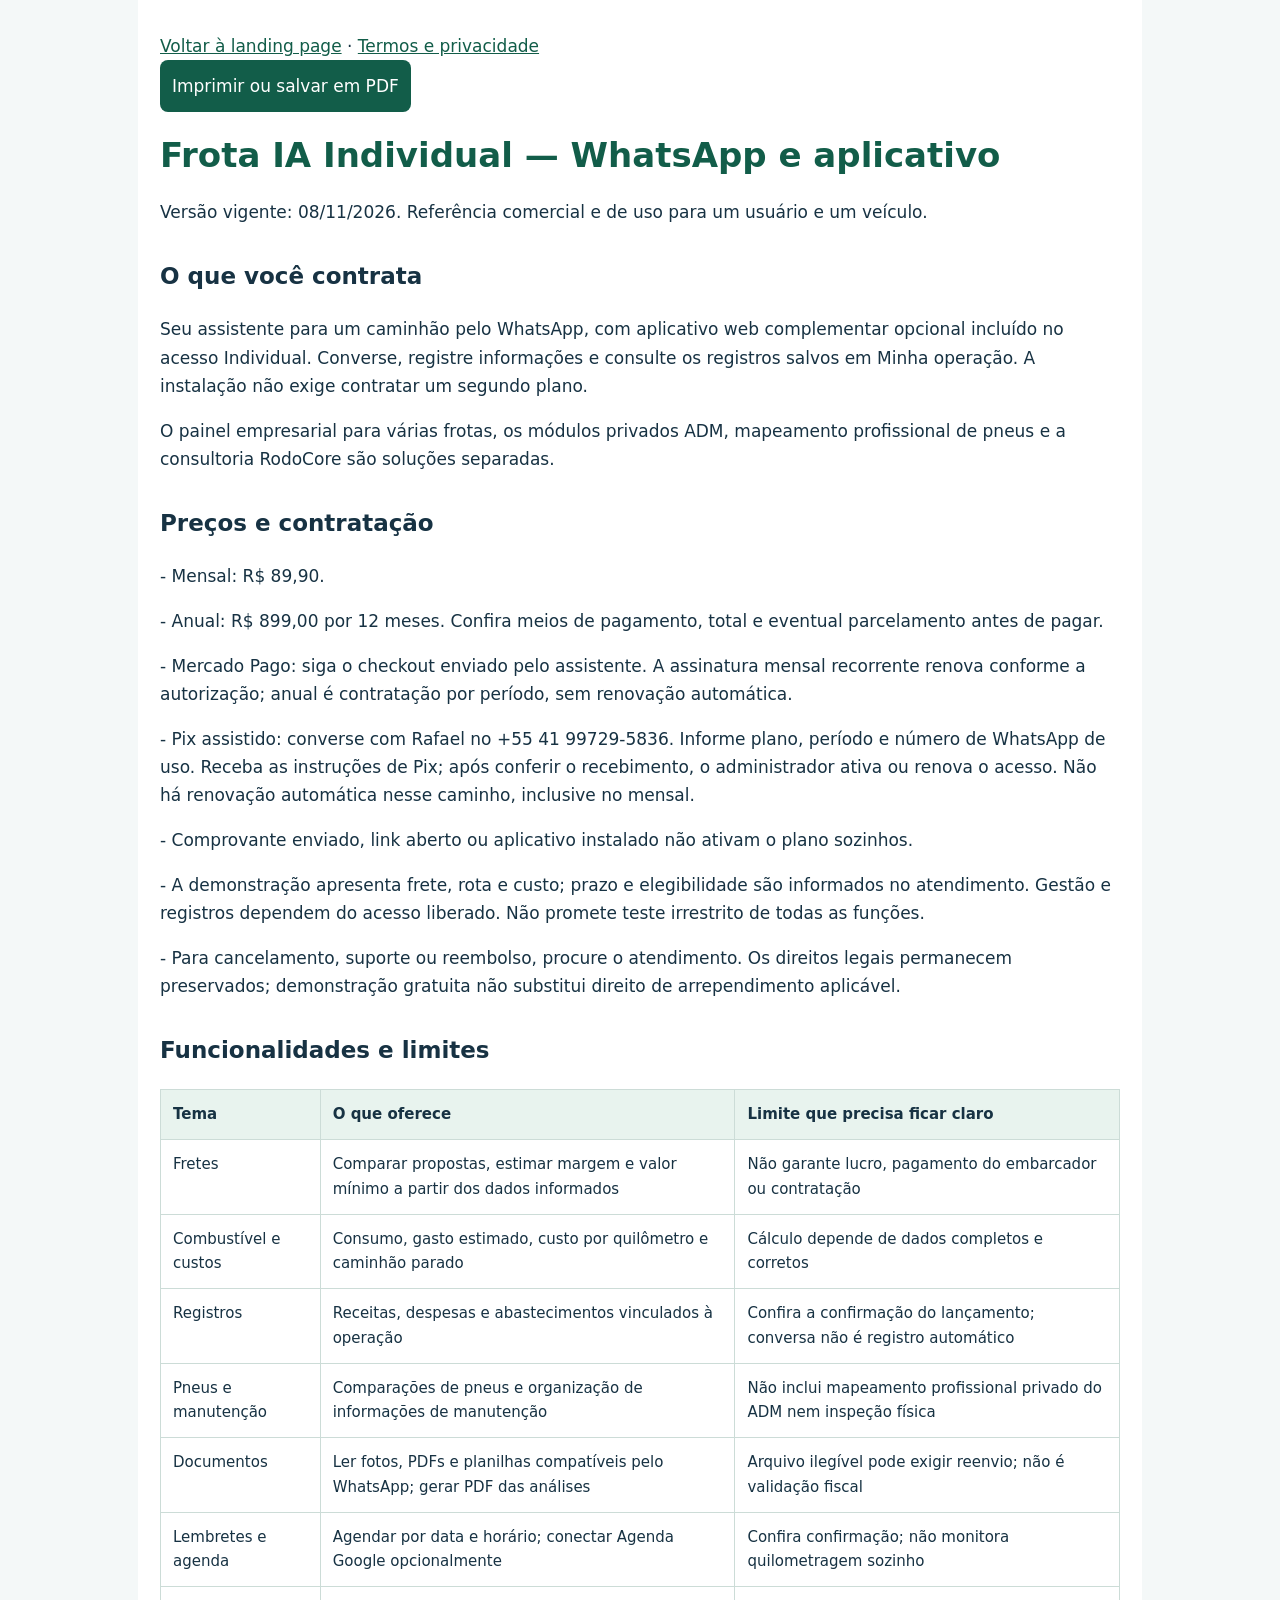
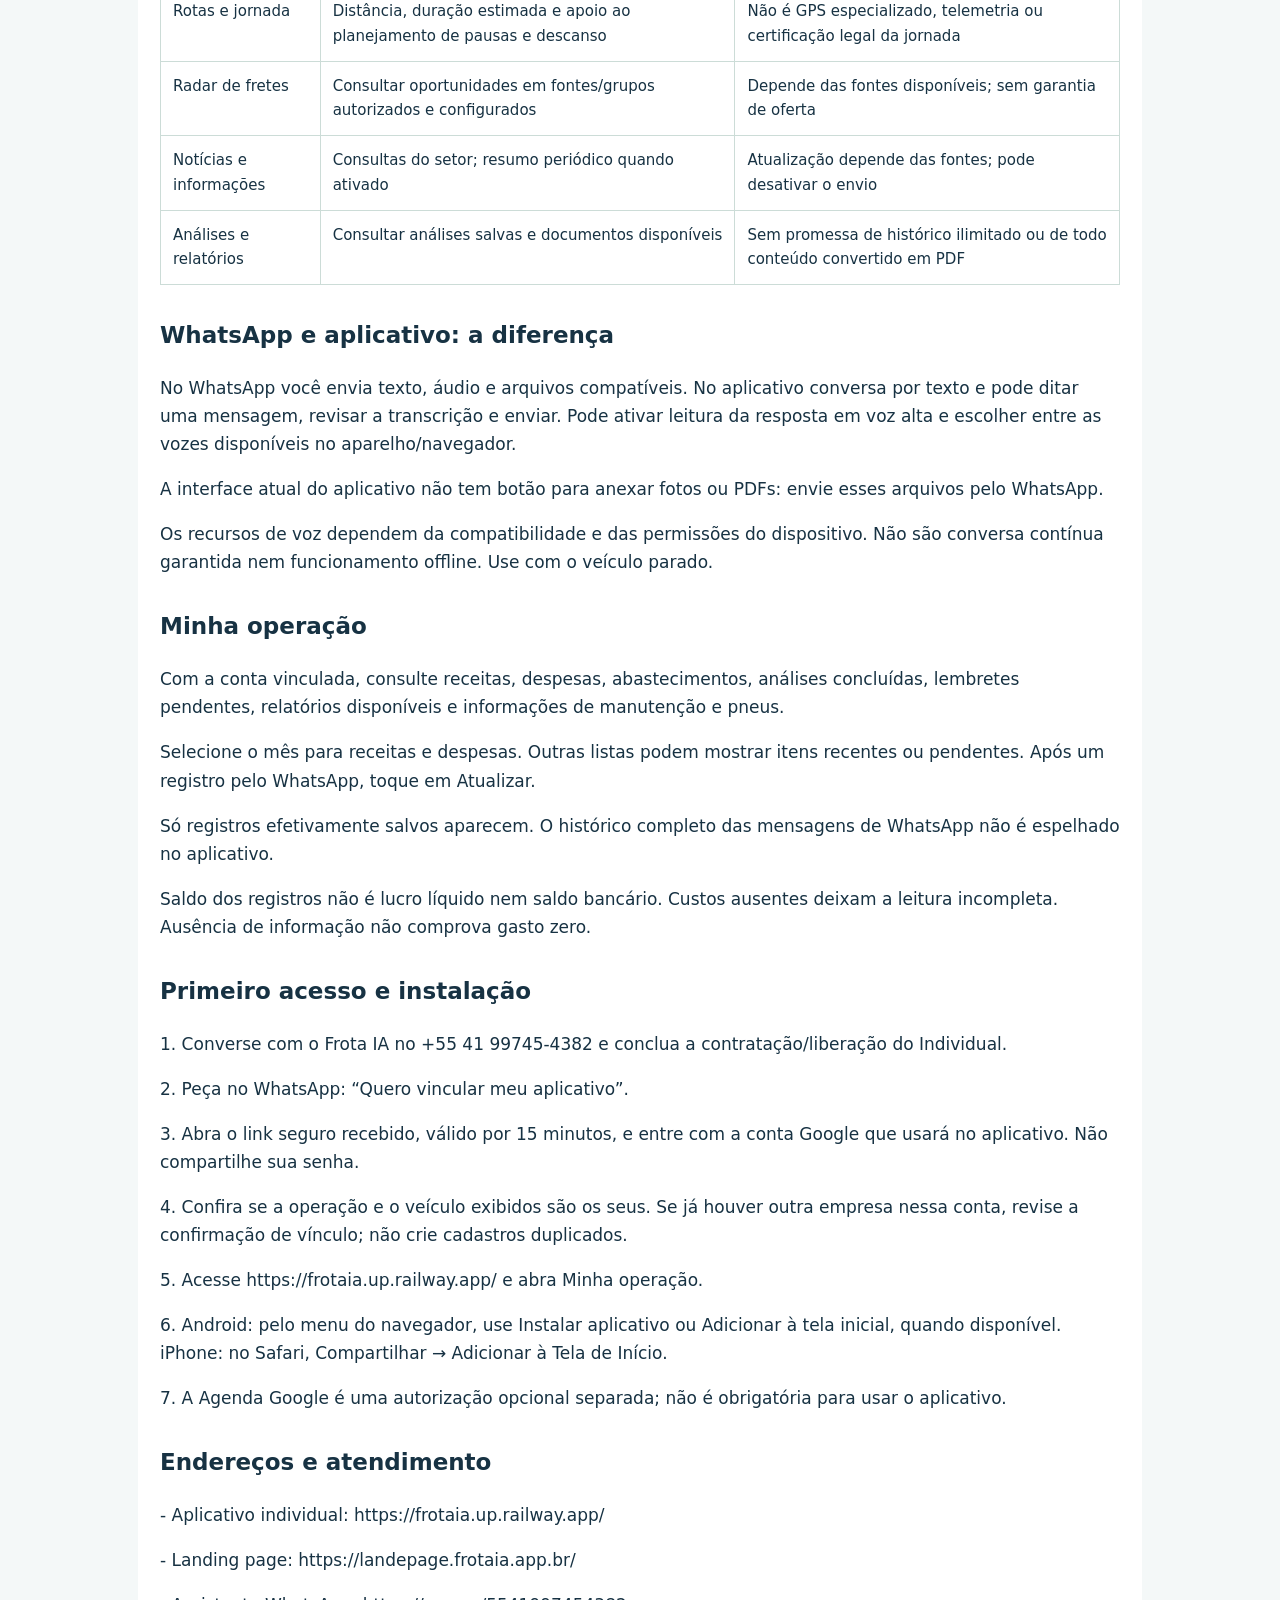
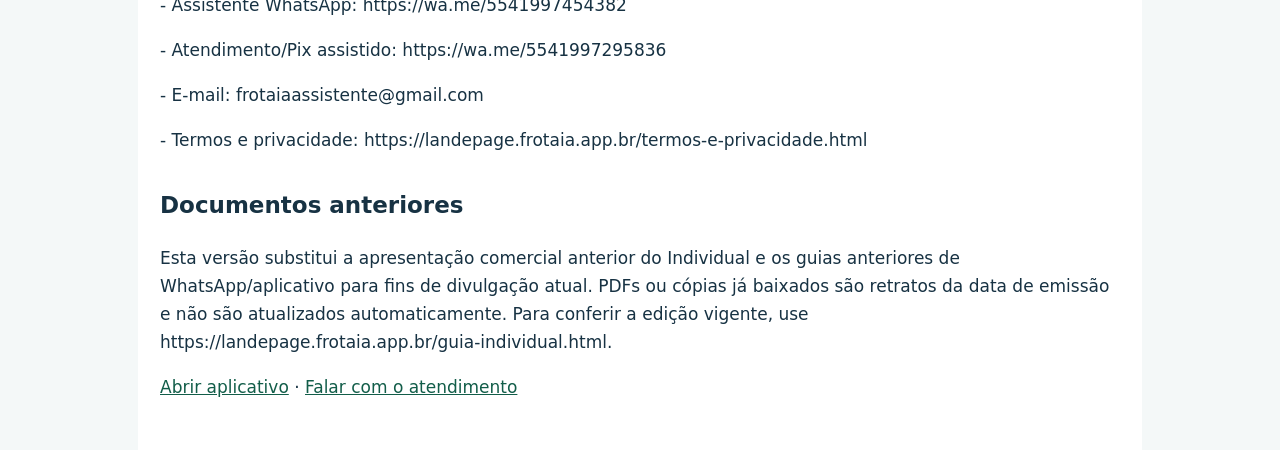
==== guia-individual.html @ 9722a29b "Align terms, pricing and current Individual guide with WhatsApp and companion app" ====
<!doctype html><html lang="pt-BR"><head><meta charset="utf-8"><meta name="viewport" content="width=device-width, initial-scale=1"><title>Frota IA Individual — guia vigente</title><style>body{font:17px/1.65 system-ui,sans-serif;margin:0;color:#173243;background:#f4f8f8}main{max-width:960px;margin:auto;padding:32px 22px;background:white}h1{font-size:34px;line-height:1.2;color:#125d49}h2{font-size:23px;margin-top:32px}a{color:#125d49}table{border-collapse:collapse;width:100%;font-size:15px}td{border:1px solid #ccdcd7;padding:12px;vertical-align:top}tr:first-child{background:#e8f3ee;font-weight:bold}.table-wrap{overflow-x:auto}button{font:inherit;border:0;padding:12px;background:#125d49;color:white;border-radius:8px;cursor:pointer}@media print{body{background:white;font-size:11pt}main{max-width:none;padding:0}nav,button{display:none}h2{break-after:avoid}tr{break-inside:avoid}table{font-size:10pt}@page{size:A4;margin:18mm}}</style></head><body><main><nav><a href="index.html">Voltar à landing page</a> · <a href="termos-e-privacidade.html">Termos e privacidade</a></nav><button onclick="window.print()">Imprimir ou salvar em PDF</button><h1>Frota IA Individual — WhatsApp e aplicativo</h1><p>Versão vigente: 08/11/2026. Referência comercial e de uso para um usuário e um veículo.</p><h2>O que você contrata</h2><p>Seu assistente para um caminhão pelo WhatsApp, com aplicativo web complementar opcional incluído no acesso Individual. Converse, registre informações e consulte os registros salvos em Minha operação. A instalação não exige contratar um segundo plano.</p><p>O painel empresarial para várias frotas, os módulos privados ADM, mapeamento profissional de pneus e a consultoria RodoCore são soluções separadas.</p><h2>Preços e contratação</h2><p>- Mensal: R$ 89,90.</p><p>- Anual: R$ 899,00 por 12 meses. Confira meios de pagamento, total e eventual parcelamento antes de pagar.</p><p>- Mercado Pago: siga o checkout enviado pelo assistente. A assinatura mensal recorrente renova conforme a autorização; anual é contratação por período, sem renovação automática.</p><p>- Pix assistido: converse com Rafael no +55 41 99729-5836. Informe plano, período e número de WhatsApp de uso. Receba as instruções de Pix; após conferir o recebimento, o administrador ativa ou renova o acesso. Não há renovação automática nesse caminho, inclusive no mensal.</p><p>- Comprovante enviado, link aberto ou aplicativo instalado não ativam o plano sozinhos.</p><p>- A demonstração apresenta frete, rota e custo; prazo e elegibilidade são informados no atendimento. Gestão e registros dependem do acesso liberado. Não promete teste irrestrito de todas as funções.</p><p>- Para cancelamento, suporte ou reembolso, procure o atendimento. Os direitos legais permanecem preservados; demonstração gratuita não substitui direito de arrependimento aplicável.</p><h2>Funcionalidades e limites</h2><div class='table-wrap'><table><tr><td>Tema</td><td>O que oferece</td><td>Limite que precisa ficar claro</td></tr><tr><td>Fretes</td><td>Comparar propostas, estimar margem e valor mínimo a partir dos dados informados</td><td>Não garante lucro, pagamento do embarcador ou contratação</td></tr><tr><td>Combustível e custos</td><td>Consumo, gasto estimado, custo por quilômetro e caminhão parado</td><td>Cálculo depende de dados completos e corretos</td></tr><tr><td>Registros</td><td>Receitas, despesas e abastecimentos vinculados à operação</td><td>Confira a confirmação do lançamento; conversa não é registro automático</td></tr><tr><td>Pneus e manutenção</td><td>Comparações de pneus e organização de informações de manutenção</td><td>Não inclui mapeamento profissional privado do ADM nem inspeção física</td></tr><tr><td>Documentos</td><td>Ler fotos, PDFs e planilhas compatíveis pelo WhatsApp; gerar PDF das análises</td><td>Arquivo ilegível pode exigir reenvio; não é validação fiscal</td></tr><tr><td>Lembretes e agenda</td><td>Agendar por data e horário; conectar Agenda Google opcionalmente</td><td>Confira confirmação; não monitora quilometragem sozinho</td></tr><tr><td>Rotas e jornada</td><td>Distância, duração estimada e apoio ao planejamento de pausas e descanso</td><td>Não é GPS especializado, telemetria ou certificação legal da jornada</td></tr><tr><td>Radar de fretes</td><td>Consultar oportunidades em fontes/grupos autorizados e configurados</td><td>Depende das fontes disponíveis; sem garantia de oferta</td></tr><tr><td>Notícias e informações</td><td>Consultas do setor; resumo periódico quando ativado</td><td>Atualização depende das fontes; pode desativar o envio</td></tr><tr><td>Análises e relatórios</td><td>Consultar análises salvas e documentos disponíveis</td><td>Sem promessa de histórico ilimitado ou de todo conteúdo convertido em PDF</td></tr></table></div><h2>WhatsApp e aplicativo: a diferença</h2><p>No WhatsApp você envia texto, áudio e arquivos compatíveis. No aplicativo conversa por texto e pode ditar uma mensagem, revisar a transcrição e enviar. Pode ativar leitura da resposta em voz alta e escolher entre as vozes disponíveis no aparelho/navegador.</p><p>A interface atual do aplicativo não tem botão para anexar fotos ou PDFs: envie esses arquivos pelo WhatsApp.</p><p>Os recursos de voz dependem da compatibilidade e das permissões do dispositivo. Não são conversa contínua garantida nem funcionamento offline. Use com o veículo parado.</p><h2>Minha operação</h2><p>Com a conta vinculada, consulte receitas, despesas, abastecimentos, análises concluídas, lembretes pendentes, relatórios disponíveis e informações de manutenção e pneus.</p><p>Selecione o mês para receitas e despesas. Outras listas podem mostrar itens recentes ou pendentes. Após um registro pelo WhatsApp, toque em Atualizar.</p><p>Só registros efetivamente salvos aparecem. O histórico completo das mensagens de WhatsApp não é espelhado no aplicativo.</p><p>Saldo dos registros não é lucro líquido nem saldo bancário. Custos ausentes deixam a leitura incompleta. Ausência de informação não comprova gasto zero.</p><h2>Primeiro acesso e instalação</h2><p>1. Converse com o Frota IA no +55 41 99745-4382 e conclua a contratação/liberação do Individual.</p><p>2. Peça no WhatsApp: “Quero vincular meu aplicativo”.</p><p>3. Abra o link seguro recebido, válido por 15 minutos, e entre com a conta Google que usará no aplicativo. Não compartilhe sua senha.</p><p>4. Confira se a operação e o veículo exibidos são os seus. Se já houver outra empresa nessa conta, revise a confirmação de vínculo; não crie cadastros duplicados.</p><p>5. Acesse https://frotaia.up.railway.app/ e abra Minha operação.</p><p>6. Android: pelo menu do navegador, use Instalar aplicativo ou Adicionar à tela inicial, quando disponível. iPhone: no Safari, Compartilhar → Adicionar à Tela de Início.</p><p>7. A Agenda Google é uma autorização opcional separada; não é obrigatória para usar o aplicativo.</p><h2>Endereços e atendimento</h2><p>- Aplicativo individual: https://frotaia.up.railway.app/</p><p>- Landing page: https://landepage.frotaia.app.br/</p><p>- Assistente WhatsApp: https://wa.me/5541997454382</p><p>- Atendimento/Pix assistido: https://wa.me/5541997295836</p><p>- E-mail: frotaiaassistente@gmail.com</p><p>- Termos e privacidade: https://landepage.frotaia.app.br/termos-e-privacidade.html</p><h2>Documentos anteriores</h2><p>Esta versão substitui a apresentação comercial anterior do Individual e os guias anteriores de WhatsApp/aplicativo para fins de divulgação atual. PDFs ou cópias já baixados são retratos da data de emissão e não são atualizados automaticamente. Para conferir a edição vigente, use https://landepage.frotaia.app.br/guia-individual.html.</p><p><a href="https://frotaia.up.railway.app/">Abrir aplicativo</a> · <a href="https://wa.me/5541997295836">Falar com o atendimento</a></p></main></body></html>
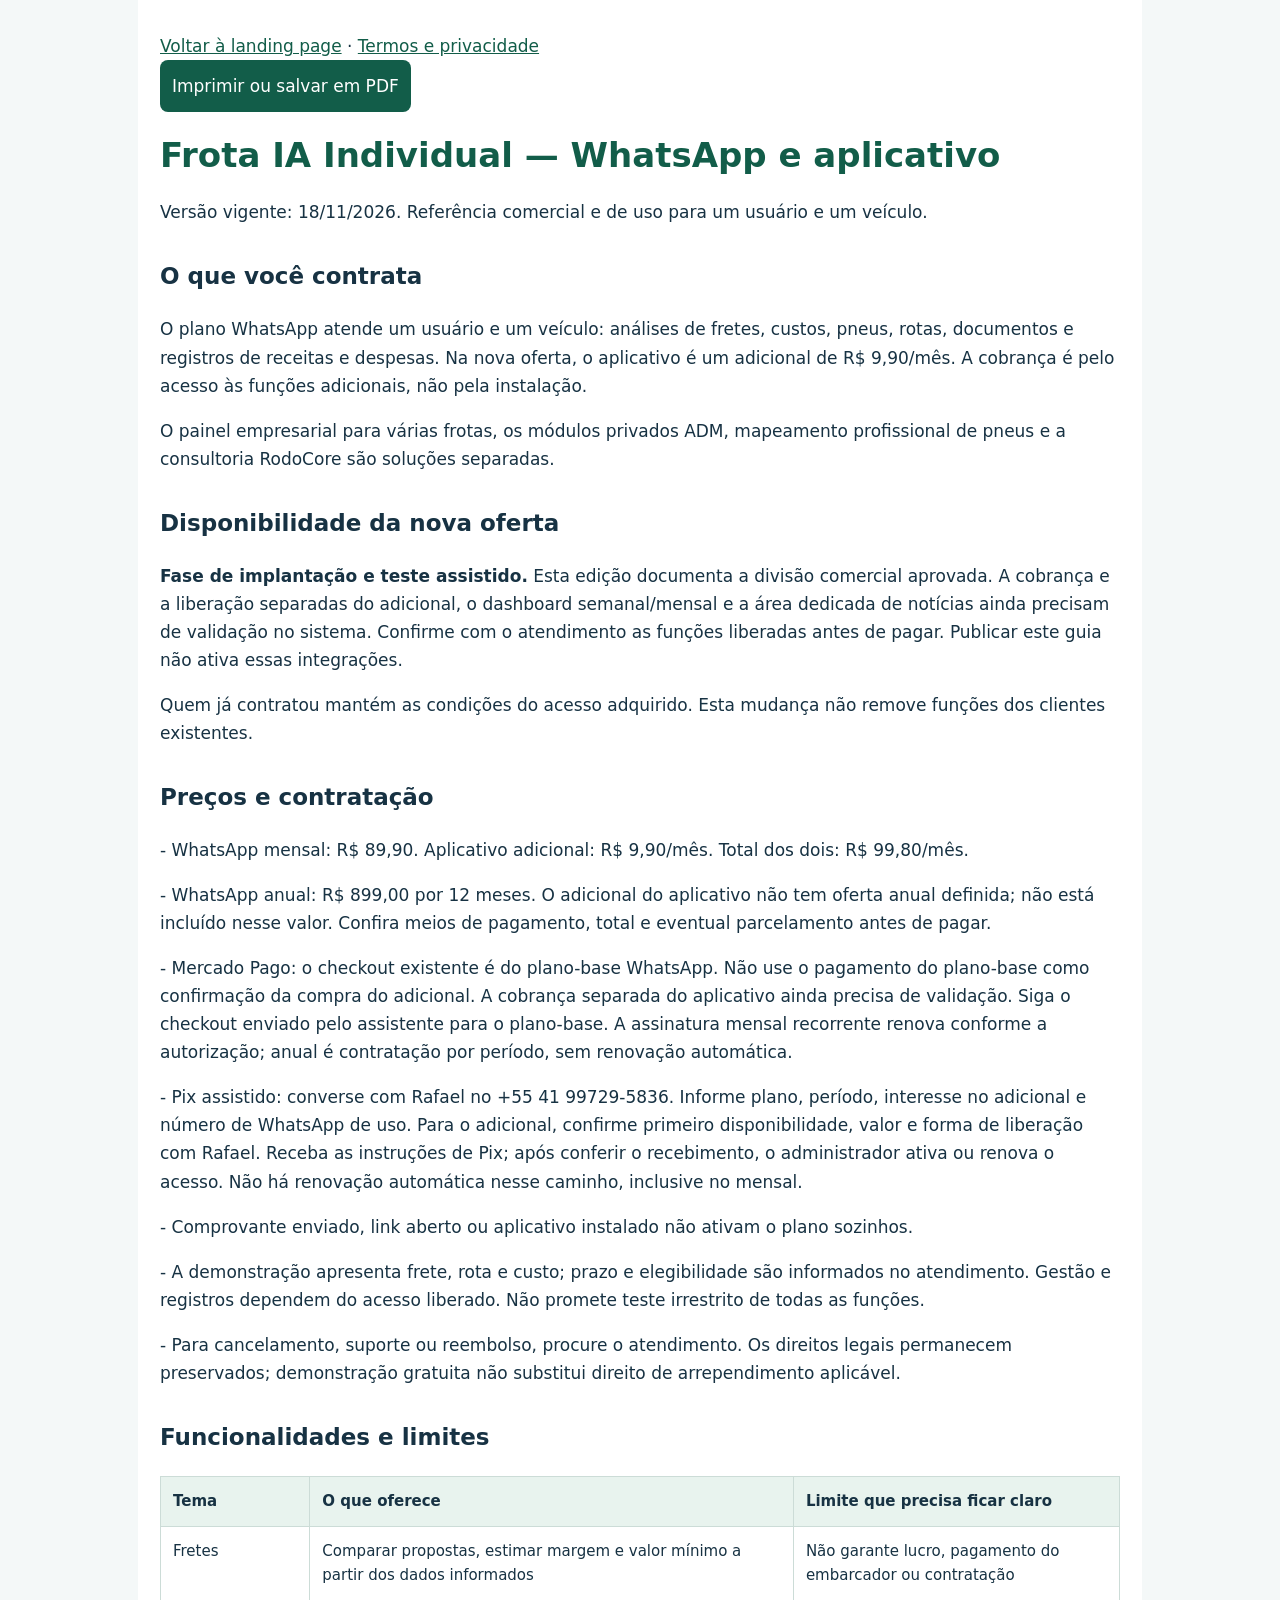
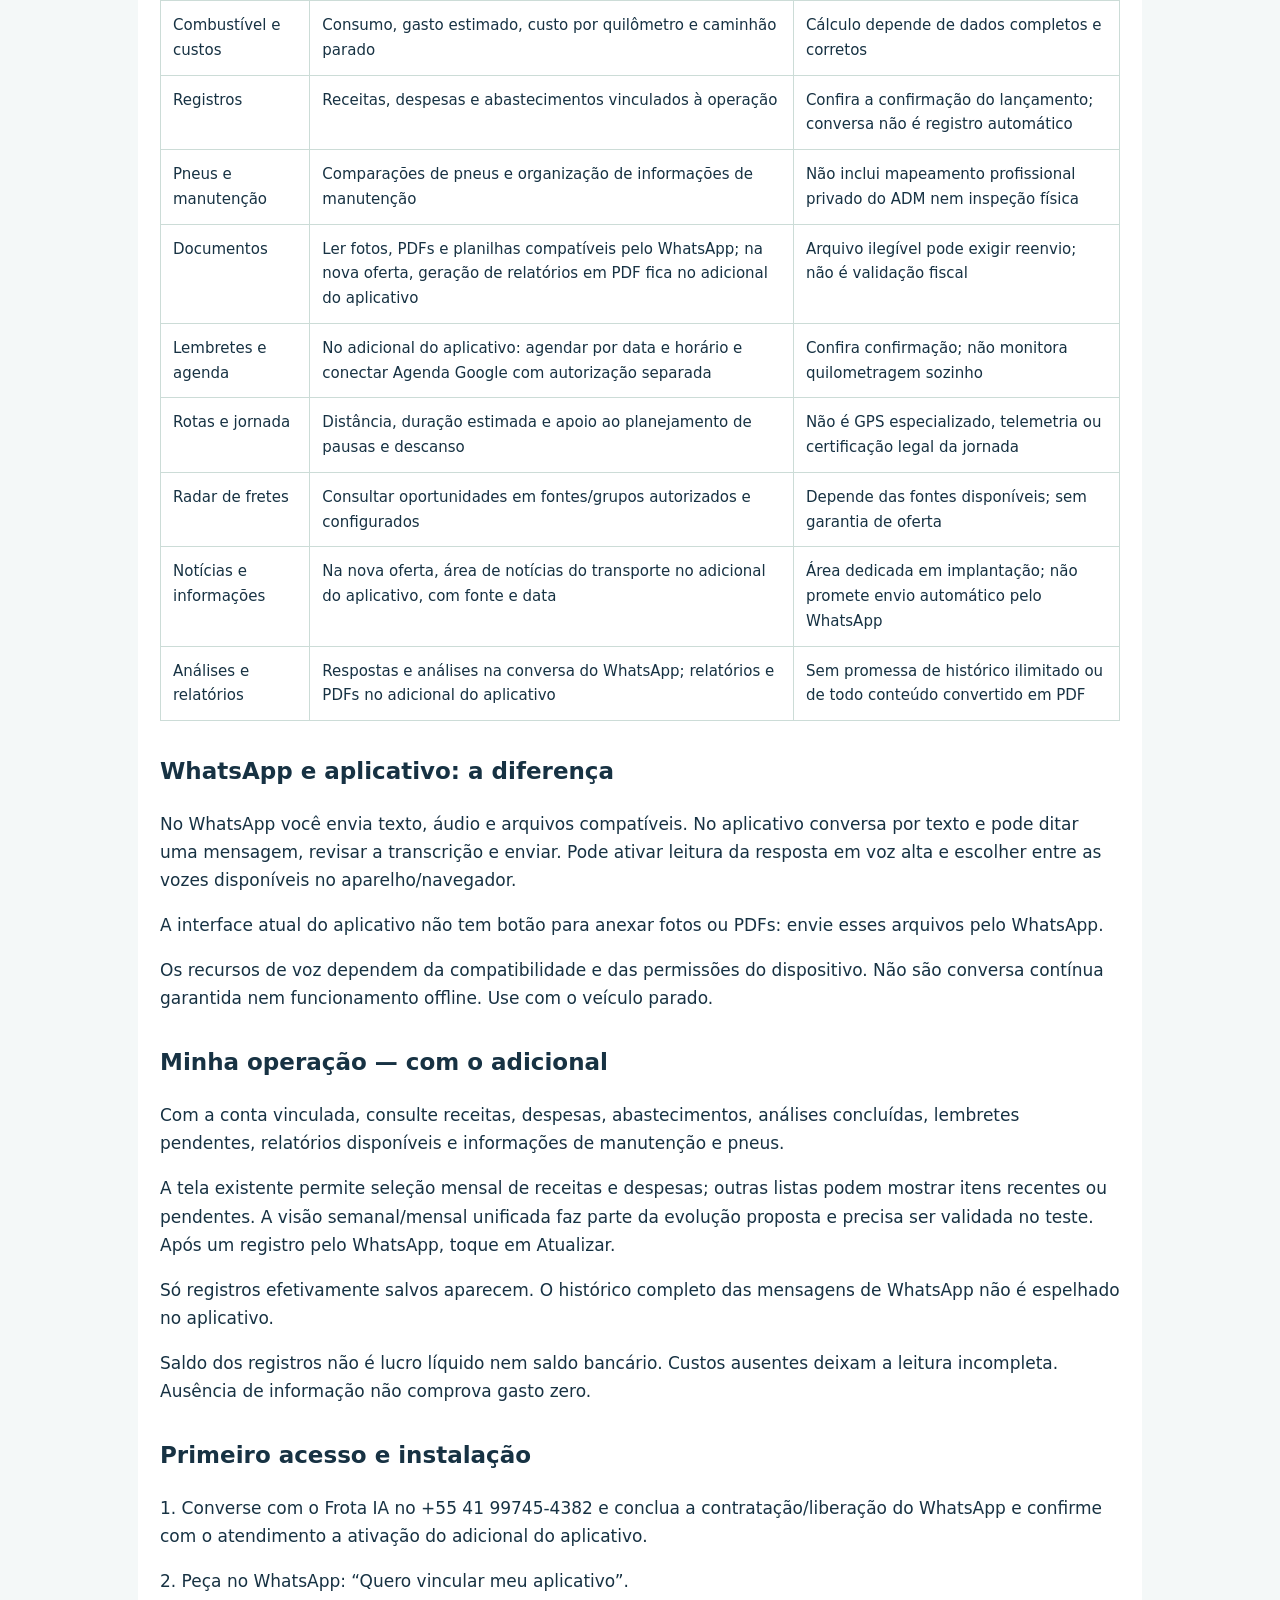
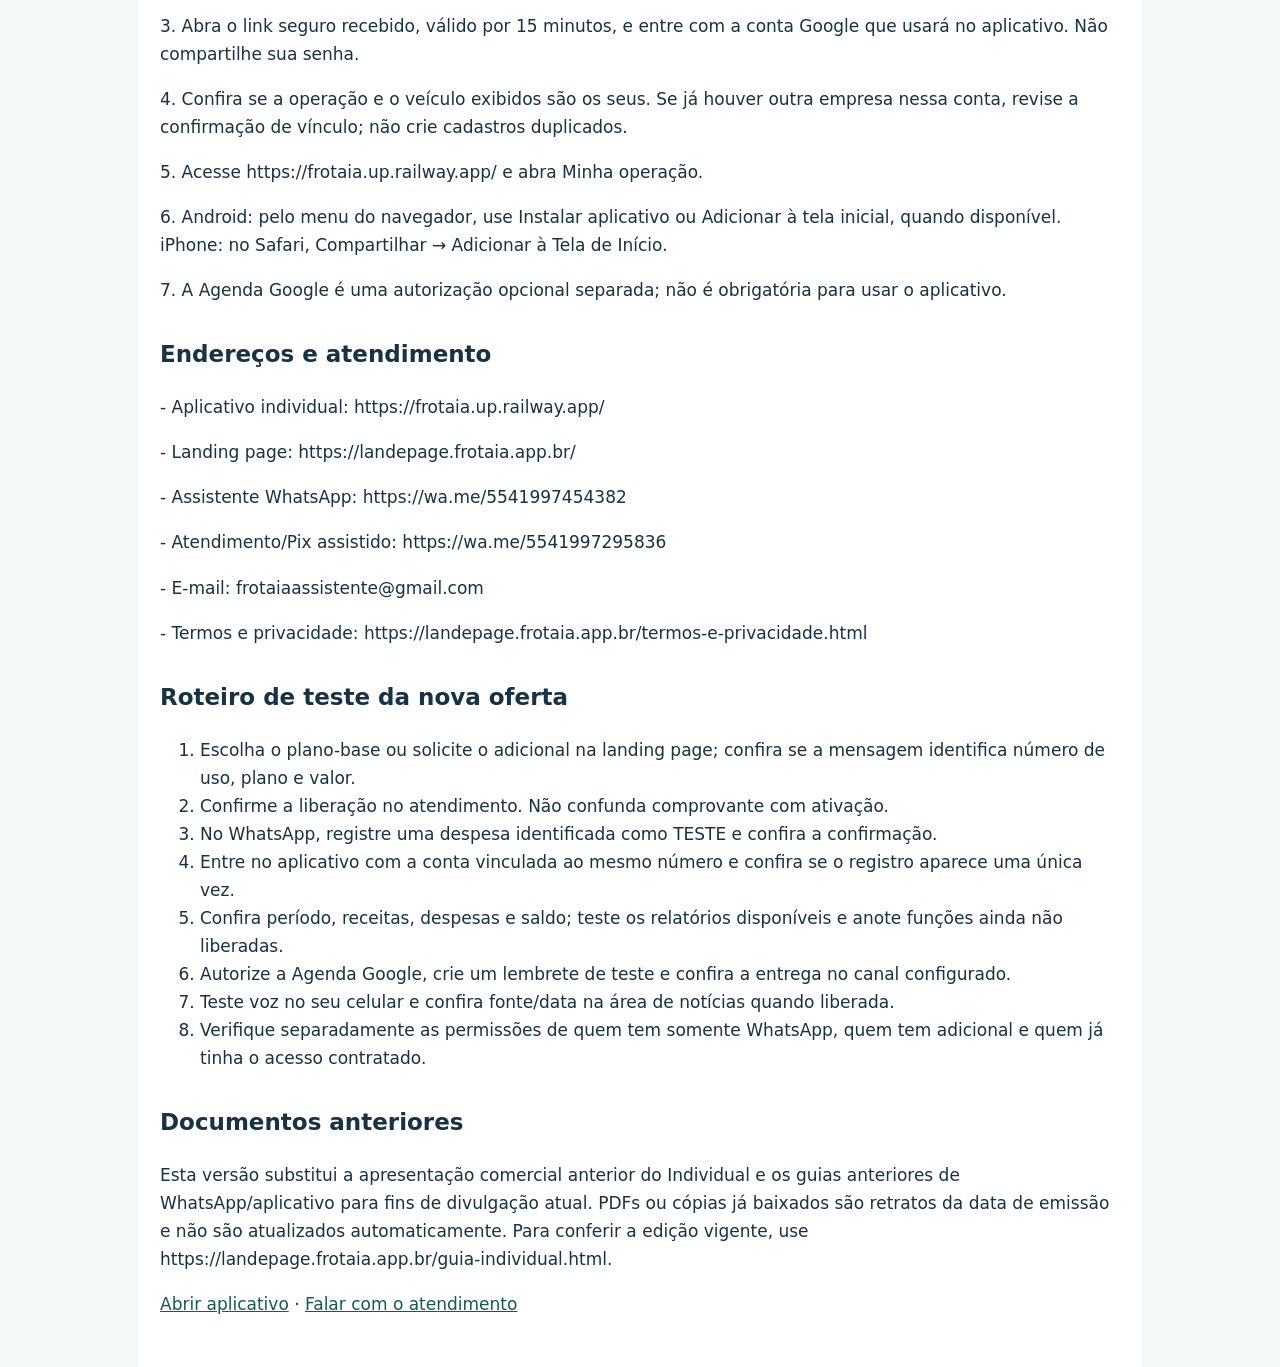
==== commit 83f27925: "Alinha landing e documentação à oferta WhatsApp e adicional assistido do aplicativo" ====
--- a/guia-individual.html
+++ b/guia-individual.html
@@ -1 +1 @@
-<!doctype html><html lang="pt-BR"><head><meta charset="utf-8"><meta name="viewport" content="width=device-width, initial-scale=1"><title>Frota IA Individual — guia vigente</title><style>body{font:17px/1.65 system-ui,sans-serif;margin:0;color:#173243;background:#f4f8f8}main{max-width:960px;margin:auto;padding:32px 22px;background:white}h1{font-size:34px;line-height:1.2;color:#125d49}h2{font-size:23px;margin-top:32px}a{color:#125d49}table{border-collapse:collapse;width:100%;font-size:15px}td{border:1px solid #ccdcd7;padding:12px;vertical-align:top}tr:first-child{background:#e8f3ee;font-weight:bold}.table-wrap{overflow-x:auto}button{font:inherit;border:0;padding:12px;background:#125d49;color:white;border-radius:8px;cursor:pointer}@media print{body{background:white;font-size:11pt}main{max-width:none;padding:0}nav,button{display:none}h2{break-after:avoid}tr{break-inside:avoid}table{font-size:10pt}@page{size:A4;margin:18mm}}</style></head><body><main><nav><a href="index.html">Voltar à landing page</a> · <a href="termos-e-privacidade.html">Termos e privacidade</a></nav><button onclick="window.print()">Imprimir ou salvar em PDF</button><h1>Frota IA Individual — WhatsApp e aplicativo</h1><p>Versão vigente: 08/11/2026. Referência comercial e de uso para um usuário e um veículo.</p><h2>O que você contrata</h2><p>Seu assistente para um caminhão pelo WhatsApp, com aplicativo web complementar opcional incluído no acesso Individual. Converse, registre informações e consulte os registros salvos em Minha operação. A instalação não exige contratar um segundo plano.</p><p>O painel empresarial para várias frotas, os módulos privados ADM, mapeamento profissional de pneus e a consultoria RodoCore são soluções separadas.</p><h2>Preços e contratação</h2><p>- Mensal: R$ 89,90.</p><p>- Anual: R$ 899,00 por 12 meses. Confira meios de pagamento, total e eventual parcelamento antes de pagar.</p><p>- Mercado Pago: siga o checkout enviado pelo assistente. A assinatura mensal recorrente renova conforme a autorização; anual é contratação por período, sem renovação automática.</p><p>- Pix assistido: converse com Rafael no +55 41 99729-5836. Informe plano, período e número de WhatsApp de uso. Receba as instruções de Pix; após conferir o recebimento, o administrador ativa ou renova o acesso. Não há renovação automática nesse caminho, inclusive no mensal.</p><p>- Comprovante enviado, link aberto ou aplicativo instalado não ativam o plano sozinhos.</p><p>- A demonstração apresenta frete, rota e custo; prazo e elegibilidade são informados no atendimento. Gestão e registros dependem do acesso liberado. Não promete teste irrestrito de todas as funções.</p><p>- Para cancelamento, suporte ou reembolso, procure o atendimento. Os direitos legais permanecem preservados; demonstração gratuita não substitui direito de arrependimento aplicável.</p><h2>Funcionalidades e limites</h2><div class='table-wrap'><table><tr><td>Tema</td><td>O que oferece</td><td>Limite que precisa ficar claro</td></tr><tr><td>Fretes</td><td>Comparar propostas, estimar margem e valor mínimo a partir dos dados informados</td><td>Não garante lucro, pagamento do embarcador ou contratação</td></tr><tr><td>Combustível e custos</td><td>Consumo, gasto estimado, custo por quilômetro e caminhão parado</td><td>Cálculo depende de dados completos e corretos</td></tr><tr><td>Registros</td><td>Receitas, despesas e abastecimentos vinculados à operação</td><td>Confira a confirmação do lançamento; conversa não é registro automático</td></tr><tr><td>Pneus e manutenção</td><td>Comparações de pneus e organização de informações de manutenção</td><td>Não inclui mapeamento profissional privado do ADM nem inspeção física</td></tr><tr><td>Documentos</td><td>Ler fotos, PDFs e planilhas compatíveis pelo WhatsApp; gerar PDF das análises</td><td>Arquivo ilegível pode exigir reenvio; não é validação fiscal</td></tr><tr><td>Lembretes e agenda</td><td>Agendar por data e horário; conectar Agenda Google opcionalmente</td><td>Confira confirmação; não monitora quilometragem sozinho</td></tr><tr><td>Rotas e jornada</td><td>Distância, duração estimada e apoio ao planejamento de pausas e descanso</td><td>Não é GPS especializado, telemetria ou certificação legal da jornada</td></tr><tr><td>Radar de fretes</td><td>Consultar oportunidades em fontes/grupos autorizados e configurados</td><td>Depende das fontes disponíveis; sem garantia de oferta</td></tr><tr><td>Notícias e informações</td><td>Consultas do setor; resumo periódico quando ativado</td><td>Atualização depende das fontes; pode desativar o envio</td></tr><tr><td>Análises e relatórios</td><td>Consultar análises salvas e documentos disponíveis</td><td>Sem promessa de histórico ilimitado ou de todo conteúdo convertido em PDF</td></tr></table></div><h2>WhatsApp e aplicativo: a diferença</h2><p>No WhatsApp você envia texto, áudio e arquivos compatíveis. No aplicativo conversa por texto e pode ditar uma mensagem, revisar a transcrição e enviar. Pode ativar leitura da resposta em voz alta e escolher entre as vozes disponíveis no aparelho/navegador.</p><p>A interface atual do aplicativo não tem botão para anexar fotos ou PDFs: envie esses arquivos pelo WhatsApp.</p><p>Os recursos de voz dependem da compatibilidade e das permissões do dispositivo. Não são conversa contínua garantida nem funcionamento offline. Use com o veículo parado.</p><h2>Minha operação</h2><p>Com a conta vinculada, consulte receitas, despesas, abastecimentos, análises concluídas, lembretes pendentes, relatórios disponíveis e informações de manutenção e pneus.</p><p>Selecione o mês para receitas e despesas. Outras listas podem mostrar itens recentes ou pendentes. Após um registro pelo WhatsApp, toque em Atualizar.</p><p>Só registros efetivamente salvos aparecem. O histórico completo das mensagens de WhatsApp não é espelhado no aplicativo.</p><p>Saldo dos registros não é lucro líquido nem saldo bancário. Custos ausentes deixam a leitura incompleta. Ausência de informação não comprova gasto zero.</p><h2>Primeiro acesso e instalação</h2><p>1. Converse com o Frota IA no +55 41 99745-4382 e conclua a contratação/liberação do Individual.</p><p>2. Peça no WhatsApp: “Quero vincular meu aplicativo”.</p><p>3. Abra o link seguro recebido, válido por 15 minutos, e entre com a conta Google que usará no aplicativo. Não compartilhe sua senha.</p><p>4. Confira se a operação e o veículo exibidos são os seus. Se já houver outra empresa nessa conta, revise a confirmação de vínculo; não crie cadastros duplicados.</p><p>5. Acesse https://frotaia.up.railway.app/ e abra Minha operação.</p><p>6. Android: pelo menu do navegador, use Instalar aplicativo ou Adicionar à tela inicial, quando disponível. iPhone: no Safari, Compartilhar → Adicionar à Tela de Início.</p><p>7. A Agenda Google é uma autorização opcional separada; não é obrigatória para usar o aplicativo.</p><h2>Endereços e atendimento</h2><p>- Aplicativo individual: https://frotaia.up.railway.app/</p><p>- Landing page: https://landepage.frotaia.app.br/</p><p>- Assistente WhatsApp: https://wa.me/5541997454382</p><p>- Atendimento/Pix assistido: https://wa.me/5541997295836</p><p>- E-mail: frotaiaassistente@gmail.com</p><p>- Termos e privacidade: https://landepage.frotaia.app.br/termos-e-privacidade.html</p><h2>Documentos anteriores</h2><p>Esta versão substitui a apresentação comercial anterior do Individual e os guias anteriores de WhatsApp/aplicativo para fins de divulgação atual. PDFs ou cópias já baixados são retratos da data de emissão e não são atualizados automaticamente. Para conferir a edição vigente, use https://landepage.frotaia.app.br/guia-individual.html.</p><p><a href="https://frotaia.up.railway.app/">Abrir aplicativo</a> · <a href="https://wa.me/5541997295836">Falar com o atendimento</a></p></main></body></html>+<!doctype html><html lang="pt-BR"><head><meta charset="utf-8"><meta name="viewport" content="width=device-width, initial-scale=1"><title>Frota IA Individual — guia vigente</title><style>body{font:17px/1.65 system-ui,sans-serif;margin:0;color:#173243;background:#f4f8f8}main{max-width:960px;margin:auto;padding:32px 22px;background:white}h1{font-size:34px;line-height:1.2;color:#125d49}h2{font-size:23px;margin-top:32px}a{color:#125d49}table{border-collapse:collapse;width:100%;font-size:15px}td{border:1px solid #ccdcd7;padding:12px;vertical-align:top}tr:first-child{background:#e8f3ee;font-weight:bold}.table-wrap{overflow-x:auto}button{font:inherit;border:0;padding:12px;background:#125d49;color:white;border-radius:8px;cursor:pointer}@media print{body{background:white;font-size:11pt}main{max-width:none;padding:0}nav,button{display:none}h2{break-after:avoid}tr{break-inside:avoid}table{font-size:10pt}@page{size:A4;margin:18mm}}</style></head><body><main><nav><a href="index.html">Voltar à landing page</a> · <a href="termos-e-privacidade.html">Termos e privacidade</a></nav><button onclick="window.print()">Imprimir ou salvar em PDF</button><h1>Frota IA Individual — WhatsApp e aplicativo</h1><p>Versão vigente: 18/11/2026. Referência comercial e de uso para um usuário e um veículo.</p><h2>O que você contrata</h2><p>O plano WhatsApp atende um usuário e um veículo: análises de fretes, custos, pneus, rotas, documentos e registros de receitas e despesas. Na nova oferta, o aplicativo é um adicional de R$ 9,90/mês. A cobrança é pelo acesso às funções adicionais, não pela instalação.</p><p>O painel empresarial para várias frotas, os módulos privados ADM, mapeamento profissional de pneus e a consultoria RodoCore são soluções separadas.</p><h2>Disponibilidade da nova oferta</h2><p><strong>Fase de implantação e teste assistido.</strong> Esta edição documenta a divisão comercial aprovada. A cobrança e a liberação separadas do adicional, o dashboard semanal/mensal e a área dedicada de notícias ainda precisam de validação no sistema. Confirme com o atendimento as funções liberadas antes de pagar. Publicar este guia não ativa essas integrações.</p><p>Quem já contratou mantém as condições do acesso adquirido. Esta mudança não remove funções dos clientes existentes.</p><h2>Preços e contratação</h2><p>- WhatsApp mensal: R$ 89,90. Aplicativo adicional: R$ 9,90/mês. Total dos dois: R$ 99,80/mês.</p><p>- WhatsApp anual: R$ 899,00 por 12 meses. O adicional do aplicativo não tem oferta anual definida; não está incluído nesse valor. Confira meios de pagamento, total e eventual parcelamento antes de pagar.</p><p>- Mercado Pago: o checkout existente é do plano-base WhatsApp. Não use o pagamento do plano-base como confirmação da compra do adicional. A cobrança separada do aplicativo ainda precisa de validação. Siga o checkout enviado pelo assistente para o plano-base. A assinatura mensal recorrente renova conforme a autorização; anual é contratação por período, sem renovação automática.</p><p>- Pix assistido: converse com Rafael no +55 41 99729-5836. Informe plano, período, interesse no adicional e número de WhatsApp de uso. Para o adicional, confirme primeiro disponibilidade, valor e forma de liberação com Rafael. Receba as instruções de Pix; após conferir o recebimento, o administrador ativa ou renova o acesso. Não há renovação automática nesse caminho, inclusive no mensal.</p><p>- Comprovante enviado, link aberto ou aplicativo instalado não ativam o plano sozinhos.</p><p>- A demonstração apresenta frete, rota e custo; prazo e elegibilidade são informados no atendimento. Gestão e registros dependem do acesso liberado. Não promete teste irrestrito de todas as funções.</p><p>- Para cancelamento, suporte ou reembolso, procure o atendimento. Os direitos legais permanecem preservados; demonstração gratuita não substitui direito de arrependimento aplicável.</p><h2>Funcionalidades e limites</h2><div class='table-wrap'><table><tr><td>Tema</td><td>O que oferece</td><td>Limite que precisa ficar claro</td></tr><tr><td>Fretes</td><td>Comparar propostas, estimar margem e valor mínimo a partir dos dados informados</td><td>Não garante lucro, pagamento do embarcador ou contratação</td></tr><tr><td>Combustível e custos</td><td>Consumo, gasto estimado, custo por quilômetro e caminhão parado</td><td>Cálculo depende de dados completos e corretos</td></tr><tr><td>Registros</td><td>Receitas, despesas e abastecimentos vinculados à operação</td><td>Confira a confirmação do lançamento; conversa não é registro automático</td></tr><tr><td>Pneus e manutenção</td><td>Comparações de pneus e organização de informações de manutenção</td><td>Não inclui mapeamento profissional privado do ADM nem inspeção física</td></tr><tr><td>Documentos</td><td>Ler fotos, PDFs e planilhas compatíveis pelo WhatsApp; na nova oferta, geração de relatórios em PDF fica no adicional do aplicativo</td><td>Arquivo ilegível pode exigir reenvio; não é validação fiscal</td></tr><tr><td>Lembretes e agenda</td><td>No adicional do aplicativo: agendar por data e horário e conectar Agenda Google com autorização separada</td><td>Confira confirmação; não monitora quilometragem sozinho</td></tr><tr><td>Rotas e jornada</td><td>Distância, duração estimada e apoio ao planejamento de pausas e descanso</td><td>Não é GPS especializado, telemetria ou certificação legal da jornada</td></tr><tr><td>Radar de fretes</td><td>Consultar oportunidades em fontes/grupos autorizados e configurados</td><td>Depende das fontes disponíveis; sem garantia de oferta</td></tr><tr><td>Notícias e informações</td><td>Na nova oferta, área de notícias do transporte no adicional do aplicativo, com fonte e data</td><td>Área dedicada em implantação; não promete envio automático pelo WhatsApp</td></tr><tr><td>Análises e relatórios</td><td>Respostas e análises na conversa do WhatsApp; relatórios e PDFs no adicional do aplicativo</td><td>Sem promessa de histórico ilimitado ou de todo conteúdo convertido em PDF</td></tr></table></div><h2>WhatsApp e aplicativo: a diferença</h2><p>No WhatsApp você envia texto, áudio e arquivos compatíveis. No aplicativo conversa por texto e pode ditar uma mensagem, revisar a transcrição e enviar. Pode ativar leitura da resposta em voz alta e escolher entre as vozes disponíveis no aparelho/navegador.</p><p>A interface atual do aplicativo não tem botão para anexar fotos ou PDFs: envie esses arquivos pelo WhatsApp.</p><p>Os recursos de voz dependem da compatibilidade e das permissões do dispositivo. Não são conversa contínua garantida nem funcionamento offline. Use com o veículo parado.</p><h2>Minha operação — com o adicional</h2><p>Com a conta vinculada, consulte receitas, despesas, abastecimentos, análises concluídas, lembretes pendentes, relatórios disponíveis e informações de manutenção e pneus.</p><p>A tela existente permite seleção mensal de receitas e despesas; outras listas podem mostrar itens recentes ou pendentes. A visão semanal/mensal unificada faz parte da evolução proposta e precisa ser validada no teste. Após um registro pelo WhatsApp, toque em Atualizar.</p><p>Só registros efetivamente salvos aparecem. O histórico completo das mensagens de WhatsApp não é espelhado no aplicativo.</p><p>Saldo dos registros não é lucro líquido nem saldo bancário. Custos ausentes deixam a leitura incompleta. Ausência de informação não comprova gasto zero.</p><h2>Primeiro acesso e instalação</h2><p>1. Converse com o Frota IA no +55 41 99745-4382 e conclua a contratação/liberação do WhatsApp e confirme com o atendimento a ativação do adicional do aplicativo.</p><p>2. Peça no WhatsApp: “Quero vincular meu aplicativo”.</p><p>3. Abra o link seguro recebido, válido por 15 minutos, e entre com a conta Google que usará no aplicativo. Não compartilhe sua senha.</p><p>4. Confira se a operação e o veículo exibidos são os seus. Se já houver outra empresa nessa conta, revise a confirmação de vínculo; não crie cadastros duplicados.</p><p>5. Acesse https://frotaia.up.railway.app/ e abra Minha operação.</p><p>6. Android: pelo menu do navegador, use Instalar aplicativo ou Adicionar à tela inicial, quando disponível. iPhone: no Safari, Compartilhar → Adicionar à Tela de Início.</p><p>7. A Agenda Google é uma autorização opcional separada; não é obrigatória para usar o aplicativo.</p><h2>Endereços e atendimento</h2><p>- Aplicativo individual: https://frotaia.up.railway.app/</p><p>- Landing page: https://landepage.frotaia.app.br/</p><p>- Assistente WhatsApp: https://wa.me/5541997454382</p><p>- Atendimento/Pix assistido: https://wa.me/5541997295836</p><p>- E-mail: frotaiaassistente@gmail.com</p><p>- Termos e privacidade: https://landepage.frotaia.app.br/termos-e-privacidade.html</p><h2>Roteiro de teste da nova oferta</h2><ol><li>Escolha o plano-base ou solicite o adicional na landing page; confira se a mensagem identifica número de uso, plano e valor.</li><li>Confirme a liberação no atendimento. Não confunda comprovante com ativação.</li><li>No WhatsApp, registre uma despesa identificada como TESTE e confira a confirmação.</li><li>Entre no aplicativo com a conta vinculada ao mesmo número e confira se o registro aparece uma única vez.</li><li>Confira período, receitas, despesas e saldo; teste os relatórios disponíveis e anote funções ainda não liberadas.</li><li>Autorize a Agenda Google, crie um lembrete de teste e confira a entrega no canal configurado.</li><li>Teste voz no seu celular e confira fonte/data na área de notícias quando liberada.</li><li>Verifique separadamente as permissões de quem tem somente WhatsApp, quem tem adicional e quem já tinha o acesso contratado.</li></ol><h2>Documentos anteriores</h2><p>Esta versão substitui a apresentação comercial anterior do Individual e os guias anteriores de WhatsApp/aplicativo para fins de divulgação atual. PDFs ou cópias já baixados são retratos da data de emissão e não são atualizados automaticamente. Para conferir a edição vigente, use https://landepage.frotaia.app.br/guia-individual.html.</p><p><a href="https://frotaia.up.railway.app/">Abrir aplicativo</a> · <a href="https://wa.me/5541997295836">Falar com o atendimento</a></p></main></body></html>
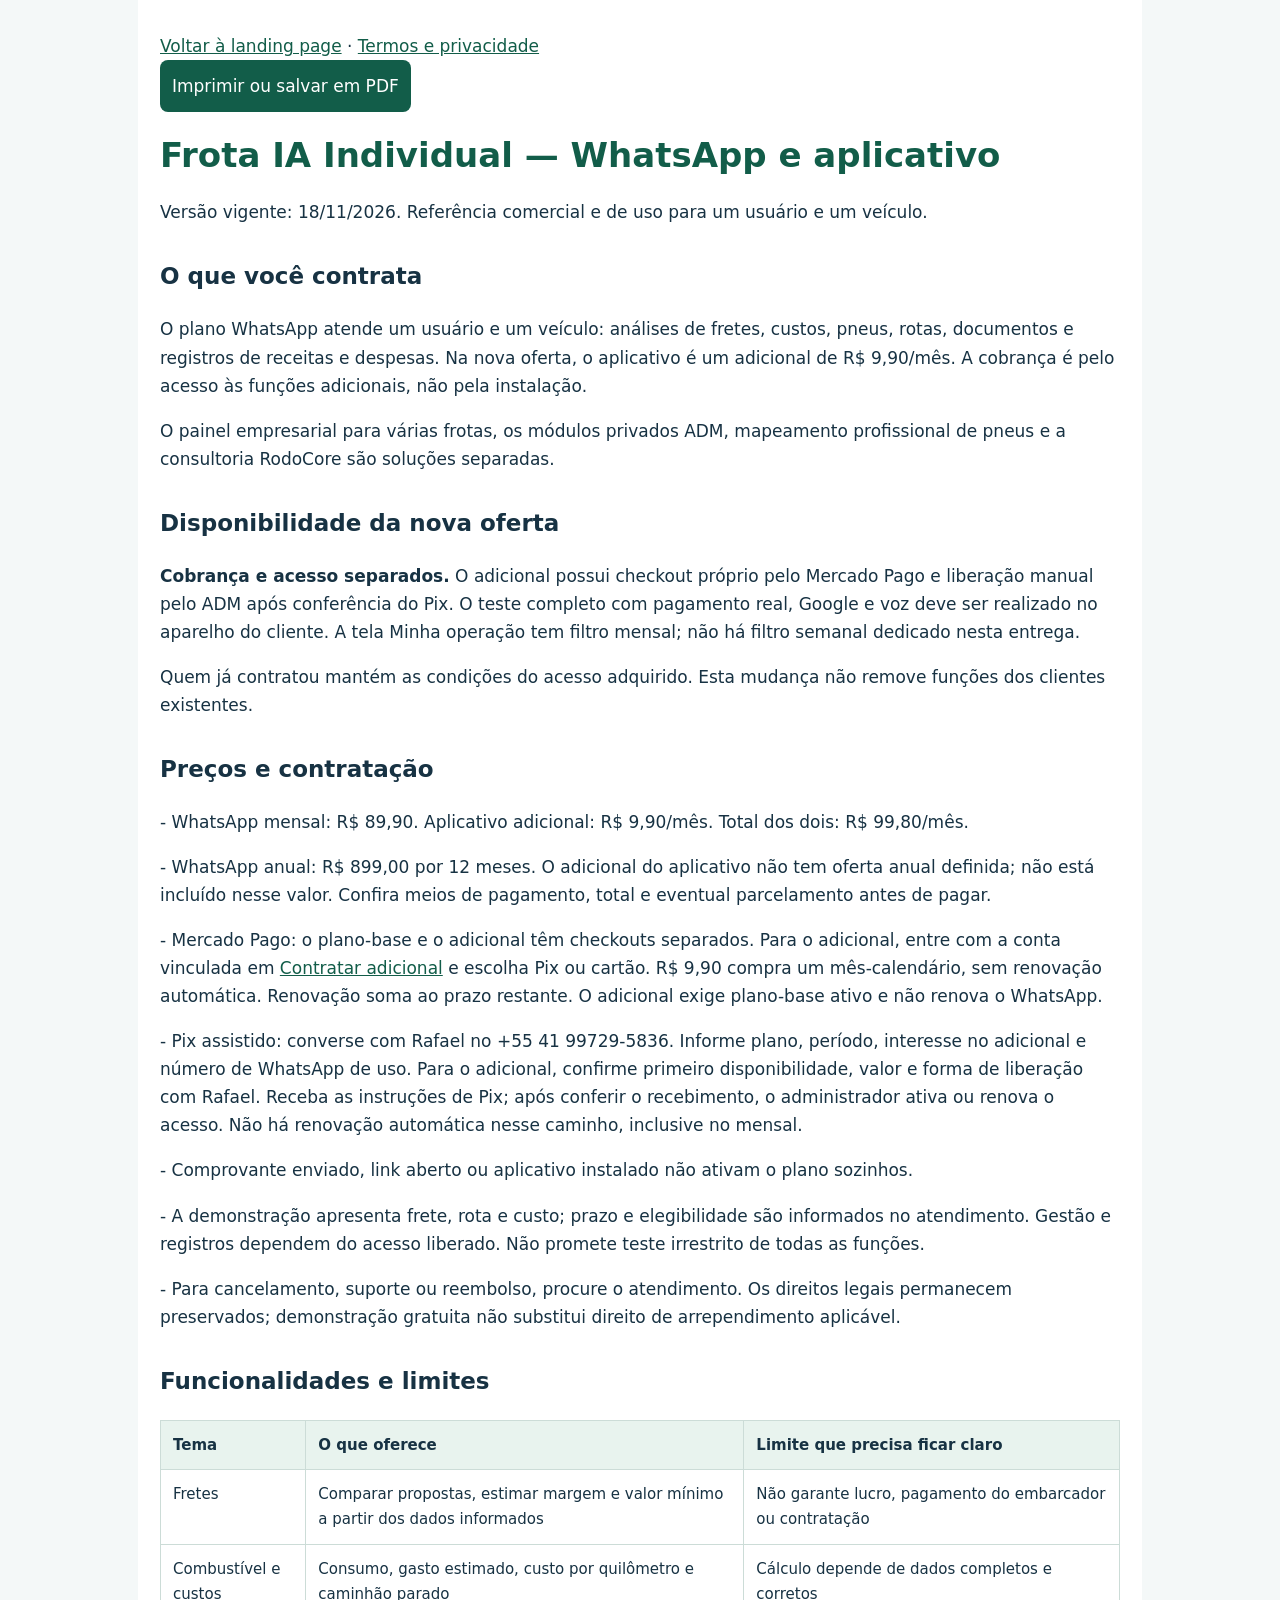
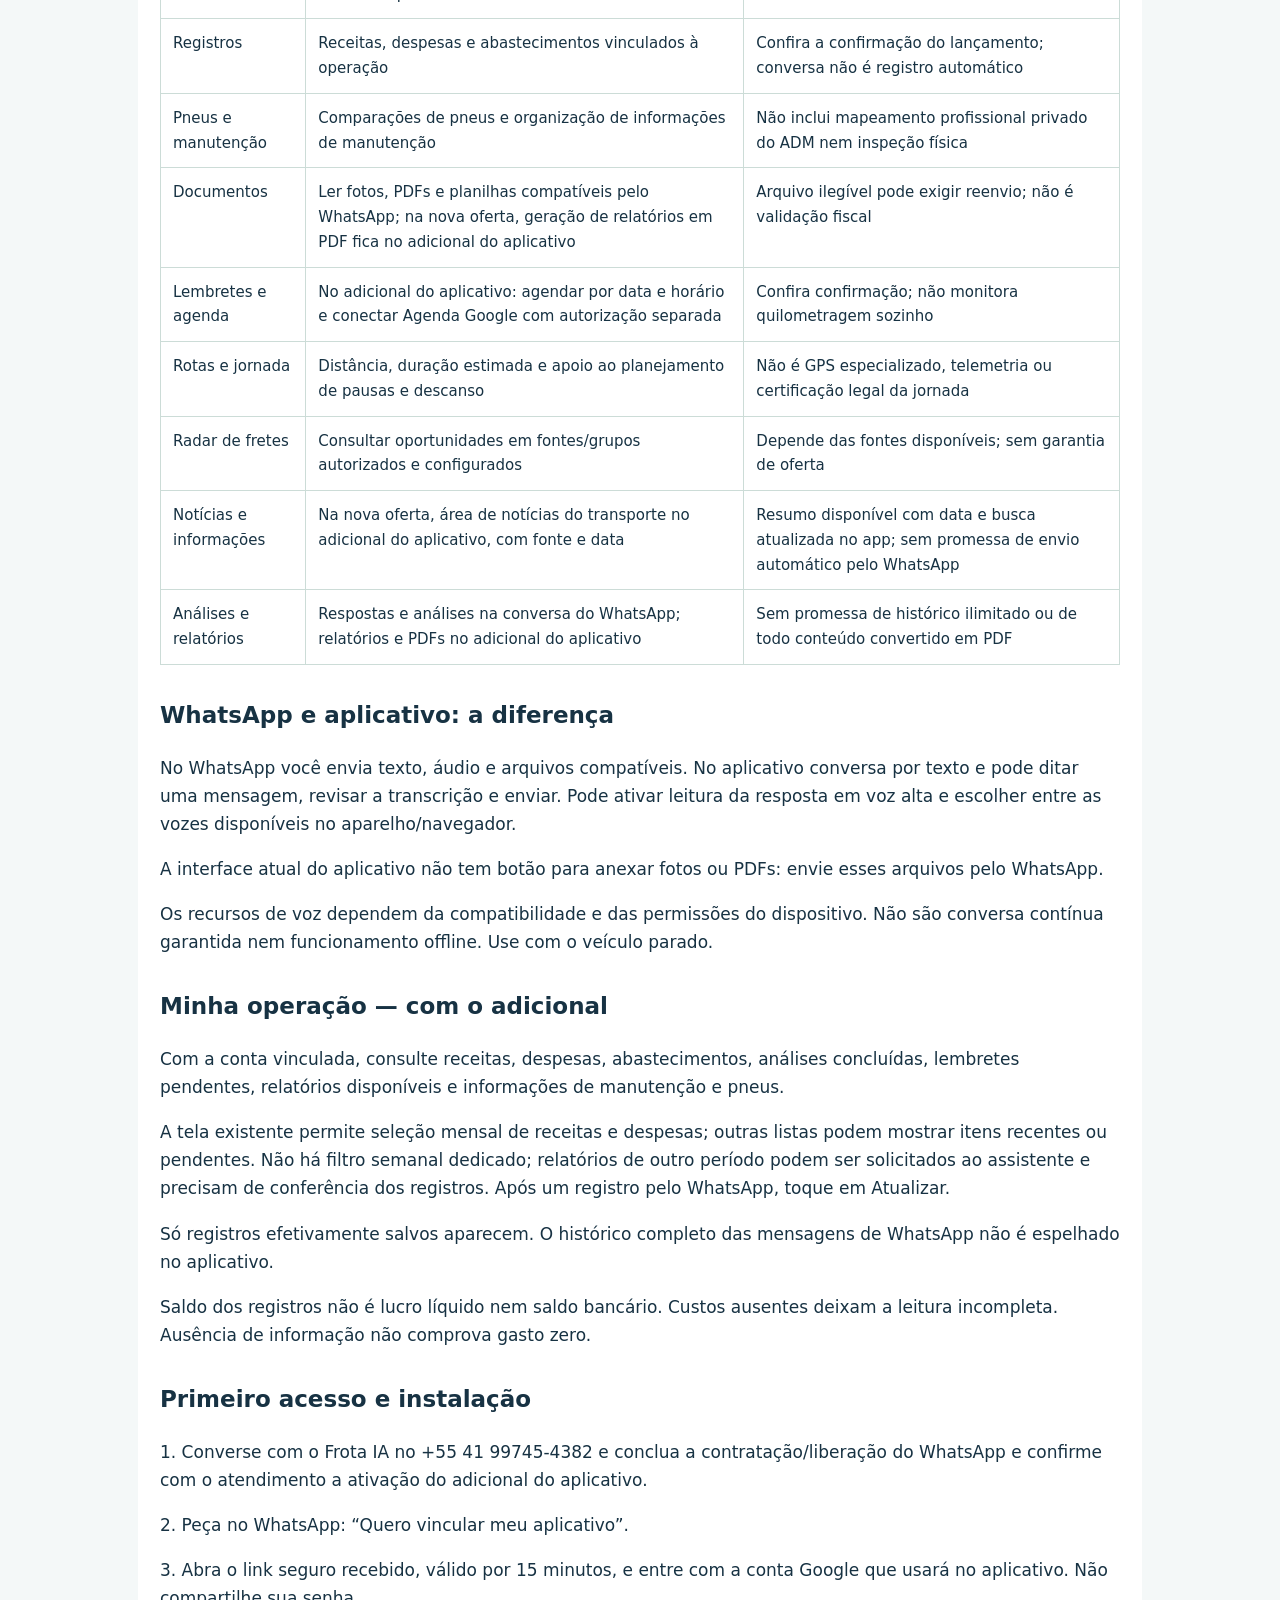
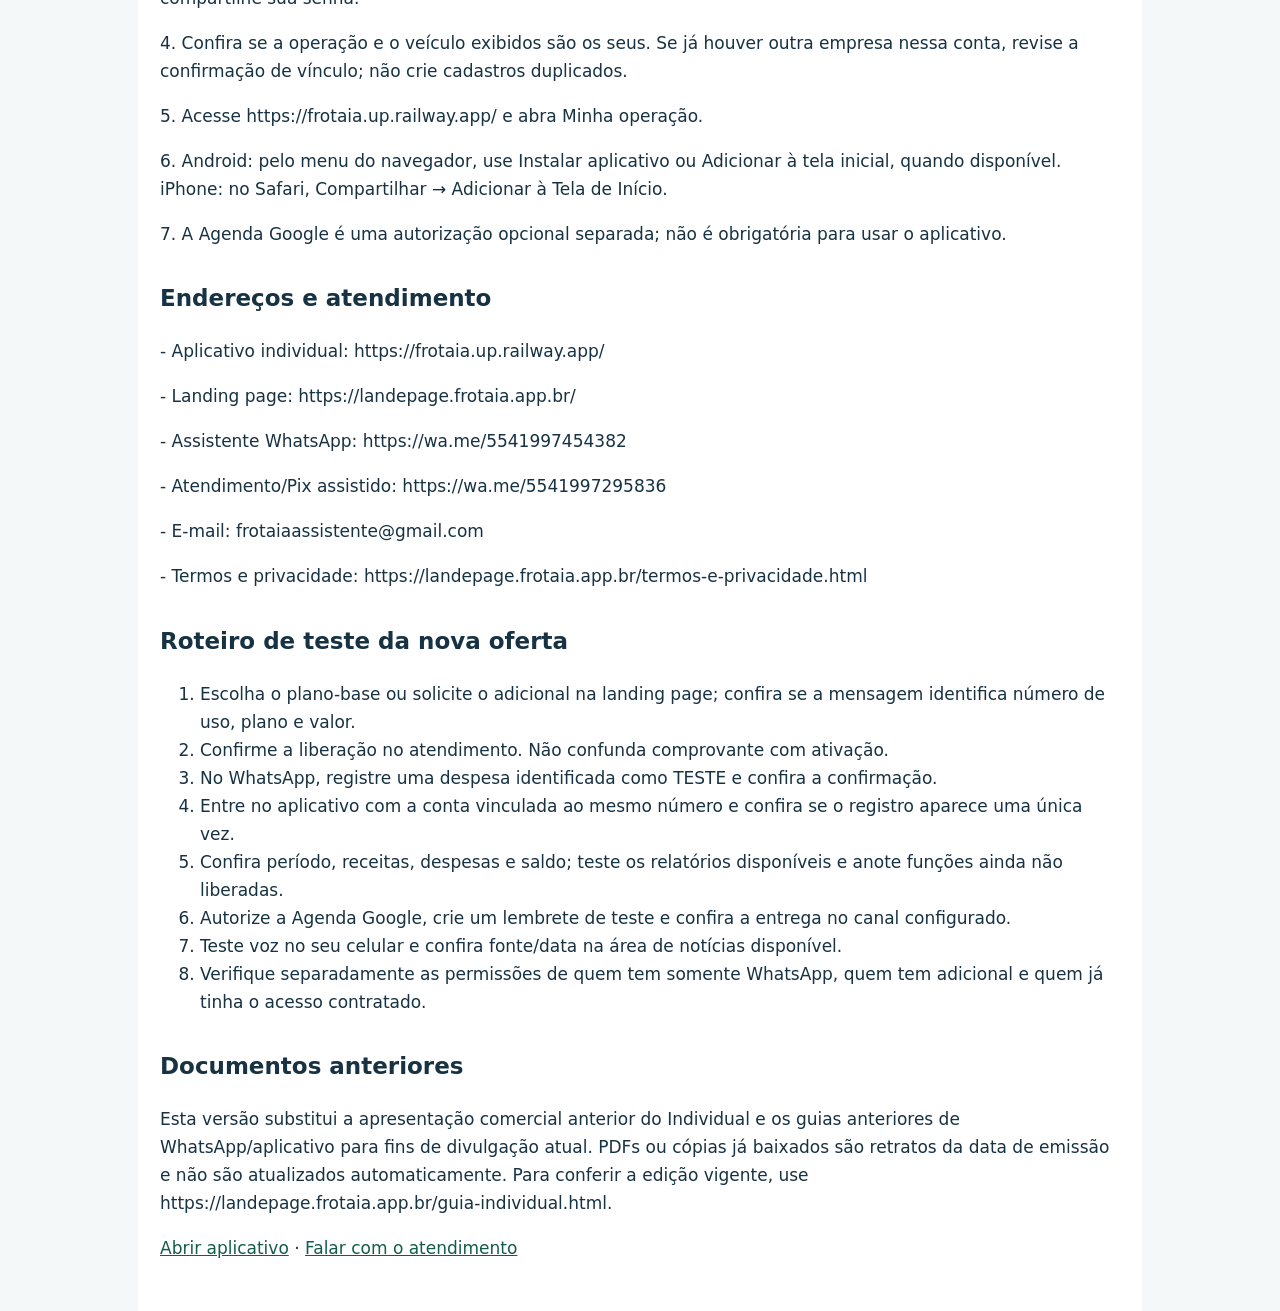
==== commit 2e3a3a7f: "Publica caminho de contratação separada do adicional Individual e atualiza guia" ====
--- a/guia-individual.html
+++ b/guia-individual.html
@@ -1 +1 @@
-<!doctype html><html lang="pt-BR"><head><meta charset="utf-8"><meta name="viewport" content="width=device-width, initial-scale=1"><title>Frota IA Individual — guia vigente</title><style>body{font:17px/1.65 system-ui,sans-serif;margin:0;color:#173243;background:#f4f8f8}main{max-width:960px;margin:auto;padding:32px 22px;background:white}h1{font-size:34px;line-height:1.2;color:#125d49}h2{font-size:23px;margin-top:32px}a{color:#125d49}table{border-collapse:collapse;width:100%;font-size:15px}td{border:1px solid #ccdcd7;padding:12px;vertical-align:top}tr:first-child{background:#e8f3ee;font-weight:bold}.table-wrap{overflow-x:auto}button{font:inherit;border:0;padding:12px;background:#125d49;color:white;border-radius:8px;cursor:pointer}@media print{body{background:white;font-size:11pt}main{max-width:none;padding:0}nav,button{display:none}h2{break-after:avoid}tr{break-inside:avoid}table{font-size:10pt}@page{size:A4;margin:18mm}}</style></head><body><main><nav><a href="index.html">Voltar à landing page</a> · <a href="termos-e-privacidade.html">Termos e privacidade</a></nav><button onclick="window.print()">Imprimir ou salvar em PDF</button><h1>Frota IA Individual — WhatsApp e aplicativo</h1><p>Versão vigente: 18/11/2026. Referência comercial e de uso para um usuário e um veículo.</p><h2>O que você contrata</h2><p>O plano WhatsApp atende um usuário e um veículo: análises de fretes, custos, pneus, rotas, documentos e registros de receitas e despesas. Na nova oferta, o aplicativo é um adicional de R$ 9,90/mês. A cobrança é pelo acesso às funções adicionais, não pela instalação.</p><p>O painel empresarial para várias frotas, os módulos privados ADM, mapeamento profissional de pneus e a consultoria RodoCore são soluções separadas.</p><h2>Disponibilidade da nova oferta</h2><p><strong>Fase de implantação e teste assistido.</strong> Esta edição documenta a divisão comercial aprovada. A cobrança e a liberação separadas do adicional, o dashboard semanal/mensal e a área dedicada de notícias ainda precisam de validação no sistema. Confirme com o atendimento as funções liberadas antes de pagar. Publicar este guia não ativa essas integrações.</p><p>Quem já contratou mantém as condições do acesso adquirido. Esta mudança não remove funções dos clientes existentes.</p><h2>Preços e contratação</h2><p>- WhatsApp mensal: R$ 89,90. Aplicativo adicional: R$ 9,90/mês. Total dos dois: R$ 99,80/mês.</p><p>- WhatsApp anual: R$ 899,00 por 12 meses. O adicional do aplicativo não tem oferta anual definida; não está incluído nesse valor. Confira meios de pagamento, total e eventual parcelamento antes de pagar.</p><p>- Mercado Pago: o checkout existente é do plano-base WhatsApp. Não use o pagamento do plano-base como confirmação da compra do adicional. A cobrança separada do aplicativo ainda precisa de validação. Siga o checkout enviado pelo assistente para o plano-base. A assinatura mensal recorrente renova conforme a autorização; anual é contratação por período, sem renovação automática.</p><p>- Pix assistido: converse com Rafael no +55 41 99729-5836. Informe plano, período, interesse no adicional e número de WhatsApp de uso. Para o adicional, confirme primeiro disponibilidade, valor e forma de liberação com Rafael. Receba as instruções de Pix; após conferir o recebimento, o administrador ativa ou renova o acesso. Não há renovação automática nesse caminho, inclusive no mensal.</p><p>- Comprovante enviado, link aberto ou aplicativo instalado não ativam o plano sozinhos.</p><p>- A demonstração apresenta frete, rota e custo; prazo e elegibilidade são informados no atendimento. Gestão e registros dependem do acesso liberado. Não promete teste irrestrito de todas as funções.</p><p>- Para cancelamento, suporte ou reembolso, procure o atendimento. Os direitos legais permanecem preservados; demonstração gratuita não substitui direito de arrependimento aplicável.</p><h2>Funcionalidades e limites</h2><div class='table-wrap'><table><tr><td>Tema</td><td>O que oferece</td><td>Limite que precisa ficar claro</td></tr><tr><td>Fretes</td><td>Comparar propostas, estimar margem e valor mínimo a partir dos dados informados</td><td>Não garante lucro, pagamento do embarcador ou contratação</td></tr><tr><td>Combustível e custos</td><td>Consumo, gasto estimado, custo por quilômetro e caminhão parado</td><td>Cálculo depende de dados completos e corretos</td></tr><tr><td>Registros</td><td>Receitas, despesas e abastecimentos vinculados à operação</td><td>Confira a confirmação do lançamento; conversa não é registro automático</td></tr><tr><td>Pneus e manutenção</td><td>Comparações de pneus e organização de informações de manutenção</td><td>Não inclui mapeamento profissional privado do ADM nem inspeção física</td></tr><tr><td>Documentos</td><td>Ler fotos, PDFs e planilhas compatíveis pelo WhatsApp; na nova oferta, geração de relatórios em PDF fica no adicional do aplicativo</td><td>Arquivo ilegível pode exigir reenvio; não é validação fiscal</td></tr><tr><td>Lembretes e agenda</td><td>No adicional do aplicativo: agendar por data e horário e conectar Agenda Google com autorização separada</td><td>Confira confirmação; não monitora quilometragem sozinho</td></tr><tr><td>Rotas e jornada</td><td>Distância, duração estimada e apoio ao planejamento de pausas e descanso</td><td>Não é GPS especializado, telemetria ou certificação legal da jornada</td></tr><tr><td>Radar de fretes</td><td>Consultar oportunidades em fontes/grupos autorizados e configurados</td><td>Depende das fontes disponíveis; sem garantia de oferta</td></tr><tr><td>Notícias e informações</td><td>Na nova oferta, área de notícias do transporte no adicional do aplicativo, com fonte e data</td><td>Área dedicada em implantação; não promete envio automático pelo WhatsApp</td></tr><tr><td>Análises e relatórios</td><td>Respostas e análises na conversa do WhatsApp; relatórios e PDFs no adicional do aplicativo</td><td>Sem promessa de histórico ilimitado ou de todo conteúdo convertido em PDF</td></tr></table></div><h2>WhatsApp e aplicativo: a diferença</h2><p>No WhatsApp você envia texto, áudio e arquivos compatíveis. No aplicativo conversa por texto e pode ditar uma mensagem, revisar a transcrição e enviar. Pode ativar leitura da resposta em voz alta e escolher entre as vozes disponíveis no aparelho/navegador.</p><p>A interface atual do aplicativo não tem botão para anexar fotos ou PDFs: envie esses arquivos pelo WhatsApp.</p><p>Os recursos de voz dependem da compatibilidade e das permissões do dispositivo. Não são conversa contínua garantida nem funcionamento offline. Use com o veículo parado.</p><h2>Minha operação — com o adicional</h2><p>Com a conta vinculada, consulte receitas, despesas, abastecimentos, análises concluídas, lembretes pendentes, relatórios disponíveis e informações de manutenção e pneus.</p><p>A tela existente permite seleção mensal de receitas e despesas; outras listas podem mostrar itens recentes ou pendentes. A visão semanal/mensal unificada faz parte da evolução proposta e precisa ser validada no teste. Após um registro pelo WhatsApp, toque em Atualizar.</p><p>Só registros efetivamente salvos aparecem. O histórico completo das mensagens de WhatsApp não é espelhado no aplicativo.</p><p>Saldo dos registros não é lucro líquido nem saldo bancário. Custos ausentes deixam a leitura incompleta. Ausência de informação não comprova gasto zero.</p><h2>Primeiro acesso e instalação</h2><p>1. Converse com o Frota IA no +55 41 99745-4382 e conclua a contratação/liberação do WhatsApp e confirme com o atendimento a ativação do adicional do aplicativo.</p><p>2. Peça no WhatsApp: “Quero vincular meu aplicativo”.</p><p>3. Abra o link seguro recebido, válido por 15 minutos, e entre com a conta Google que usará no aplicativo. Não compartilhe sua senha.</p><p>4. Confira se a operação e o veículo exibidos são os seus. Se já houver outra empresa nessa conta, revise a confirmação de vínculo; não crie cadastros duplicados.</p><p>5. Acesse https://frotaia.up.railway.app/ e abra Minha operação.</p><p>6. Android: pelo menu do navegador, use Instalar aplicativo ou Adicionar à tela inicial, quando disponível. iPhone: no Safari, Compartilhar → Adicionar à Tela de Início.</p><p>7. A Agenda Google é uma autorização opcional separada; não é obrigatória para usar o aplicativo.</p><h2>Endereços e atendimento</h2><p>- Aplicativo individual: https://frotaia.up.railway.app/</p><p>- Landing page: https://landepage.frotaia.app.br/</p><p>- Assistente WhatsApp: https://wa.me/5541997454382</p><p>- Atendimento/Pix assistido: https://wa.me/5541997295836</p><p>- E-mail: frotaiaassistente@gmail.com</p><p>- Termos e privacidade: https://landepage.frotaia.app.br/termos-e-privacidade.html</p><h2>Roteiro de teste da nova oferta</h2><ol><li>Escolha o plano-base ou solicite o adicional na landing page; confira se a mensagem identifica número de uso, plano e valor.</li><li>Confirme a liberação no atendimento. Não confunda comprovante com ativação.</li><li>No WhatsApp, registre uma despesa identificada como TESTE e confira a confirmação.</li><li>Entre no aplicativo com a conta vinculada ao mesmo número e confira se o registro aparece uma única vez.</li><li>Confira período, receitas, despesas e saldo; teste os relatórios disponíveis e anote funções ainda não liberadas.</li><li>Autorize a Agenda Google, crie um lembrete de teste e confira a entrega no canal configurado.</li><li>Teste voz no seu celular e confira fonte/data na área de notícias quando liberada.</li><li>Verifique separadamente as permissões de quem tem somente WhatsApp, quem tem adicional e quem já tinha o acesso contratado.</li></ol><h2>Documentos anteriores</h2><p>Esta versão substitui a apresentação comercial anterior do Individual e os guias anteriores de WhatsApp/aplicativo para fins de divulgação atual. PDFs ou cópias já baixados são retratos da data de emissão e não são atualizados automaticamente. Para conferir a edição vigente, use https://landepage.frotaia.app.br/guia-individual.html.</p><p><a href="https://frotaia.up.railway.app/">Abrir aplicativo</a> · <a href="https://wa.me/5541997295836">Falar com o atendimento</a></p></main></body></html>+<!doctype html><html lang="pt-BR"><head><meta charset="utf-8"><meta name="viewport" content="width=device-width, initial-scale=1"><title>Frota IA Individual — guia vigente</title><style>body{font:17px/1.65 system-ui,sans-serif;margin:0;color:#173243;background:#f4f8f8}main{max-width:960px;margin:auto;padding:32px 22px;background:white}h1{font-size:34px;line-height:1.2;color:#125d49}h2{font-size:23px;margin-top:32px}a{color:#125d49}table{border-collapse:collapse;width:100%;font-size:15px}td{border:1px solid #ccdcd7;padding:12px;vertical-align:top}tr:first-child{background:#e8f3ee;font-weight:bold}.table-wrap{overflow-x:auto}button{font:inherit;border:0;padding:12px;background:#125d49;color:white;border-radius:8px;cursor:pointer}@media print{body{background:white;font-size:11pt}main{max-width:none;padding:0}nav,button{display:none}h2{break-after:avoid}tr{break-inside:avoid}table{font-size:10pt}@page{size:A4;margin:18mm}}</style></head><body><main><nav><a href="index.html">Voltar à landing page</a> · <a href="termos-e-privacidade.html">Termos e privacidade</a></nav><button onclick="window.print()">Imprimir ou salvar em PDF</button><h1>Frota IA Individual — WhatsApp e aplicativo</h1><p>Versão vigente: 18/11/2026. Referência comercial e de uso para um usuário e um veículo.</p><h2>O que você contrata</h2><p>O plano WhatsApp atende um usuário e um veículo: análises de fretes, custos, pneus, rotas, documentos e registros de receitas e despesas. Na nova oferta, o aplicativo é um adicional de R$ 9,90/mês. A cobrança é pelo acesso às funções adicionais, não pela instalação.</p><p>O painel empresarial para várias frotas, os módulos privados ADM, mapeamento profissional de pneus e a consultoria RodoCore são soluções separadas.</p><h2>Disponibilidade da nova oferta</h2><p><strong>Cobrança e acesso separados.</strong> O adicional possui checkout próprio pelo Mercado Pago e liberação manual pelo ADM após conferência do Pix. O teste completo com pagamento real, Google e voz deve ser realizado no aparelho do cliente. A tela Minha operação tem filtro mensal; não há filtro semanal dedicado nesta entrega.</p><p>Quem já contratou mantém as condições do acesso adquirido. Esta mudança não remove funções dos clientes existentes.</p><h2>Preços e contratação</h2><p>- WhatsApp mensal: R$ 89,90. Aplicativo adicional: R$ 9,90/mês. Total dos dois: R$ 99,80/mês.</p><p>- WhatsApp anual: R$ 899,00 por 12 meses. O adicional do aplicativo não tem oferta anual definida; não está incluído nesse valor. Confira meios de pagamento, total e eventual parcelamento antes de pagar.</p><p>- Mercado Pago: o plano-base e o adicional têm checkouts separados. Para o adicional, entre com a conta vinculada em <a href="https://frotaia.up.railway.app/adicional-aplicativo">Contratar adicional</a> e escolha Pix ou cartão. R$ 9,90 compra um mês-calendário, sem renovação automática. Renovação soma ao prazo restante. O adicional exige plano-base ativo e não renova o WhatsApp.</p><p>- Pix assistido: converse com Rafael no +55 41 99729-5836. Informe plano, período, interesse no adicional e número de WhatsApp de uso. Para o adicional, confirme primeiro disponibilidade, valor e forma de liberação com Rafael. Receba as instruções de Pix; após conferir o recebimento, o administrador ativa ou renova o acesso. Não há renovação automática nesse caminho, inclusive no mensal.</p><p>- Comprovante enviado, link aberto ou aplicativo instalado não ativam o plano sozinhos.</p><p>- A demonstração apresenta frete, rota e custo; prazo e elegibilidade são informados no atendimento. Gestão e registros dependem do acesso liberado. Não promete teste irrestrito de todas as funções.</p><p>- Para cancelamento, suporte ou reembolso, procure o atendimento. Os direitos legais permanecem preservados; demonstração gratuita não substitui direito de arrependimento aplicável.</p><h2>Funcionalidades e limites</h2><div class='table-wrap'><table><tr><td>Tema</td><td>O que oferece</td><td>Limite que precisa ficar claro</td></tr><tr><td>Fretes</td><td>Comparar propostas, estimar margem e valor mínimo a partir dos dados informados</td><td>Não garante lucro, pagamento do embarcador ou contratação</td></tr><tr><td>Combustível e custos</td><td>Consumo, gasto estimado, custo por quilômetro e caminhão parado</td><td>Cálculo depende de dados completos e corretos</td></tr><tr><td>Registros</td><td>Receitas, despesas e abastecimentos vinculados à operação</td><td>Confira a confirmação do lançamento; conversa não é registro automático</td></tr><tr><td>Pneus e manutenção</td><td>Comparações de pneus e organização de informações de manutenção</td><td>Não inclui mapeamento profissional privado do ADM nem inspeção física</td></tr><tr><td>Documentos</td><td>Ler fotos, PDFs e planilhas compatíveis pelo WhatsApp; na nova oferta, geração de relatórios em PDF fica no adicional do aplicativo</td><td>Arquivo ilegível pode exigir reenvio; não é validação fiscal</td></tr><tr><td>Lembretes e agenda</td><td>No adicional do aplicativo: agendar por data e horário e conectar Agenda Google com autorização separada</td><td>Confira confirmação; não monitora quilometragem sozinho</td></tr><tr><td>Rotas e jornada</td><td>Distância, duração estimada e apoio ao planejamento de pausas e descanso</td><td>Não é GPS especializado, telemetria ou certificação legal da jornada</td></tr><tr><td>Radar de fretes</td><td>Consultar oportunidades em fontes/grupos autorizados e configurados</td><td>Depende das fontes disponíveis; sem garantia de oferta</td></tr><tr><td>Notícias e informações</td><td>Na nova oferta, área de notícias do transporte no adicional do aplicativo, com fonte e data</td><td>Resumo disponível com data e busca atualizada no app; sem promessa de envio automático pelo WhatsApp</td></tr><tr><td>Análises e relatórios</td><td>Respostas e análises na conversa do WhatsApp; relatórios e PDFs no adicional do aplicativo</td><td>Sem promessa de histórico ilimitado ou de todo conteúdo convertido em PDF</td></tr></table></div><h2>WhatsApp e aplicativo: a diferença</h2><p>No WhatsApp você envia texto, áudio e arquivos compatíveis. No aplicativo conversa por texto e pode ditar uma mensagem, revisar a transcrição e enviar. Pode ativar leitura da resposta em voz alta e escolher entre as vozes disponíveis no aparelho/navegador.</p><p>A interface atual do aplicativo não tem botão para anexar fotos ou PDFs: envie esses arquivos pelo WhatsApp.</p><p>Os recursos de voz dependem da compatibilidade e das permissões do dispositivo. Não são conversa contínua garantida nem funcionamento offline. Use com o veículo parado.</p><h2>Minha operação — com o adicional</h2><p>Com a conta vinculada, consulte receitas, despesas, abastecimentos, análises concluídas, lembretes pendentes, relatórios disponíveis e informações de manutenção e pneus.</p><p>A tela existente permite seleção mensal de receitas e despesas; outras listas podem mostrar itens recentes ou pendentes. Não há filtro semanal dedicado; relatórios de outro período podem ser solicitados ao assistente e precisam de conferência dos registros. Após um registro pelo WhatsApp, toque em Atualizar.</p><p>Só registros efetivamente salvos aparecem. O histórico completo das mensagens de WhatsApp não é espelhado no aplicativo.</p><p>Saldo dos registros não é lucro líquido nem saldo bancário. Custos ausentes deixam a leitura incompleta. Ausência de informação não comprova gasto zero.</p><h2>Primeiro acesso e instalação</h2><p>1. Converse com o Frota IA no +55 41 99745-4382 e conclua a contratação/liberação do WhatsApp e confirme com o atendimento a ativação do adicional do aplicativo.</p><p>2. Peça no WhatsApp: “Quero vincular meu aplicativo”.</p><p>3. Abra o link seguro recebido, válido por 15 minutos, e entre com a conta Google que usará no aplicativo. Não compartilhe sua senha.</p><p>4. Confira se a operação e o veículo exibidos são os seus. Se já houver outra empresa nessa conta, revise a confirmação de vínculo; não crie cadastros duplicados.</p><p>5. Acesse https://frotaia.up.railway.app/ e abra Minha operação.</p><p>6. Android: pelo menu do navegador, use Instalar aplicativo ou Adicionar à tela inicial, quando disponível. iPhone: no Safari, Compartilhar → Adicionar à Tela de Início.</p><p>7. A Agenda Google é uma autorização opcional separada; não é obrigatória para usar o aplicativo.</p><h2>Endereços e atendimento</h2><p>- Aplicativo individual: https://frotaia.up.railway.app/</p><p>- Landing page: https://landepage.frotaia.app.br/</p><p>- Assistente WhatsApp: https://wa.me/5541997454382</p><p>- Atendimento/Pix assistido: https://wa.me/5541997295836</p><p>- E-mail: frotaiaassistente@gmail.com</p><p>- Termos e privacidade: https://landepage.frotaia.app.br/termos-e-privacidade.html</p><h2>Roteiro de teste da nova oferta</h2><ol><li>Escolha o plano-base ou solicite o adicional na landing page; confira se a mensagem identifica número de uso, plano e valor.</li><li>Confirme a liberação no atendimento. Não confunda comprovante com ativação.</li><li>No WhatsApp, registre uma despesa identificada como TESTE e confira a confirmação.</li><li>Entre no aplicativo com a conta vinculada ao mesmo número e confira se o registro aparece uma única vez.</li><li>Confira período, receitas, despesas e saldo; teste os relatórios disponíveis e anote funções ainda não liberadas.</li><li>Autorize a Agenda Google, crie um lembrete de teste e confira a entrega no canal configurado.</li><li>Teste voz no seu celular e confira fonte/data na área de notícias disponível.</li><li>Verifique separadamente as permissões de quem tem somente WhatsApp, quem tem adicional e quem já tinha o acesso contratado.</li></ol><h2>Documentos anteriores</h2><p>Esta versão substitui a apresentação comercial anterior do Individual e os guias anteriores de WhatsApp/aplicativo para fins de divulgação atual. PDFs ou cópias já baixados são retratos da data de emissão e não são atualizados automaticamente. Para conferir a edição vigente, use https://landepage.frotaia.app.br/guia-individual.html.</p><p><a href="https://frotaia.up.railway.app/">Abrir aplicativo</a> · <a href="https://wa.me/5541997295836">Falar com o atendimento</a></p></main></body></html>
